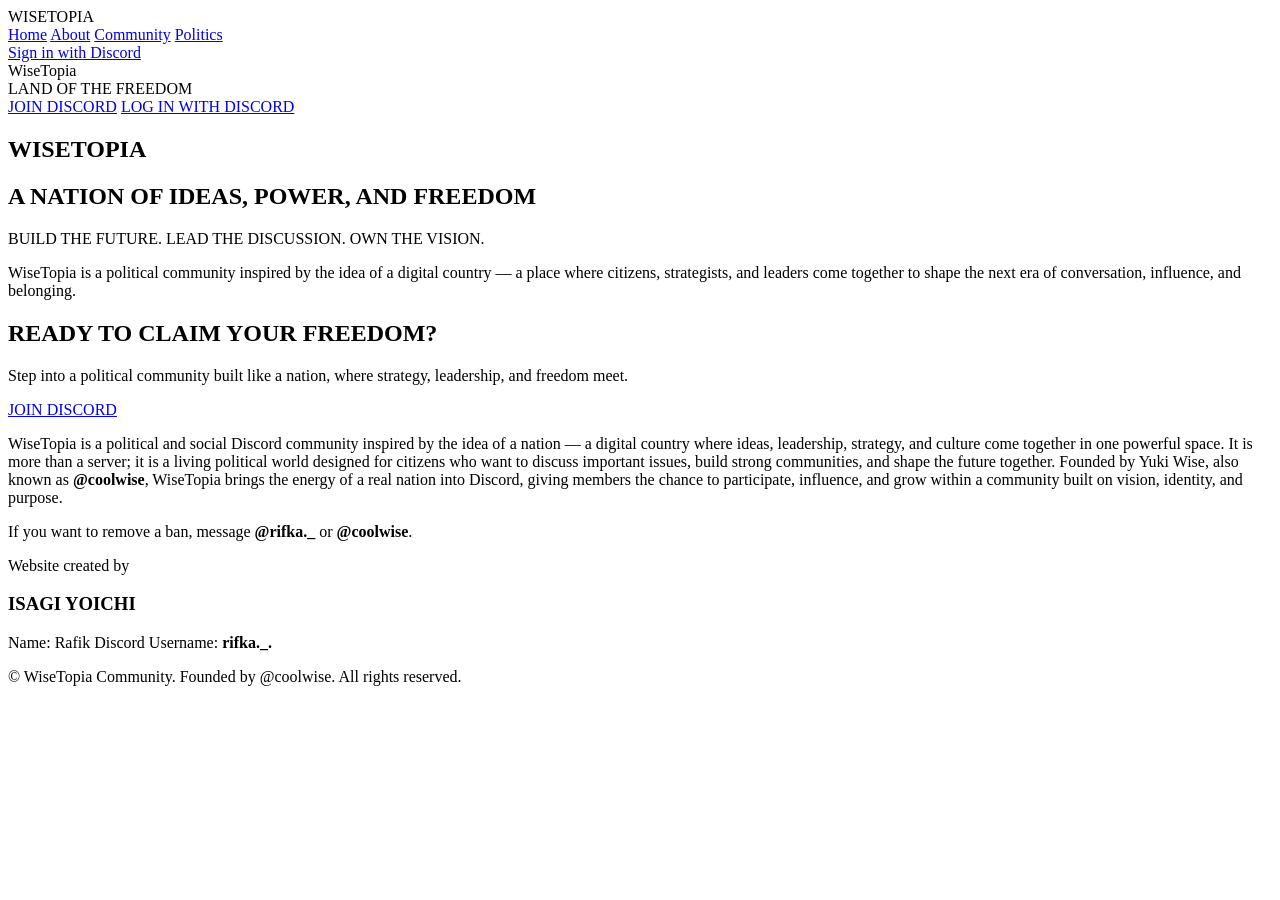
==== index.html @ bfa2b276 "Create index.html for WiseTopia website structure This HTML file sets up the structure for the WiseT" ====
<!DOCTYPE html>
<html lang="en">
<head>
    <meta charset="UTF-8" />
    <meta name="viewport" content="width=device-width, initial-scale=1.0" />
    <title>WiseTopia</title>
    <link rel="stylesheet" href="style.css" />
</head>
<body>
    <header class="navbar">
        <div class="logo"><span class="highlight">WISE</span>TOPIA</div>
        <nav>
            <a href="#">Home</a>
            <a href="#">About</a>
            <a href="#">Community</a>
            <a href="#">Politics</a>
        </nav>
        <a href="https://discord.com" target="_blank" rel="noreferrer" class="discord-login">Sign in with Discord</a>
    </header>

    <main>
        <section class="campaign-hero">
            <div class="campaign-shell">
                <div class="campaign-copy">
                    <div class="poster-wordmark">WiseTopia</div>
                    <div class="poster-subtitle">LAND OF THE FREEDOM</div>
                    <div class="poster-rule"></div>
                    <div class="hero-actions hero-actions-center">
                        <a href="https://discord.gg/DGuvMNH3d2" target="_blank" rel="noreferrer" class="btn-primary btn-large">JOIN DISCORD</a>
                        <a href="https://discord.com" target="_blank" rel="noreferrer" class="btn-secondary btn-large">LOG IN WITH DISCORD</a>
                    </div>
                </div>
            </div>
        </section>

        <section class="hero">
            <div class="section-container">
                <h1 class="welcome-title">WISE<span class="highlight">TOPIA</span></h1>
                <h2 class="sub-title">A NATION OF IDEAS, POWER, AND FREEDOM</h2>
                <p class="tagline">BUILD THE FUTURE. LEAD THE DISCUSSION. OWN THE VISION.</p>
                <p class="hero-desc">WiseTopia is a political community inspired by the idea of a digital country — a place where citizens, strategists, and leaders come together to shape the next era of conversation, influence, and belonging.</p>
            </div>
        </section>
    </main>

    <footer class="footer">
        <div class="footer-shell">
            <h2>READY TO CLAIM YOUR FREEDOM?</h2>
            <p class="footer-intro">Step into a political community built like a nation, where strategy, leadership, and freedom meet.</p>
            <a href="https://discord.gg/DGuvMNH3d2" target="_blank" rel="noreferrer" class="btn-primary btn-large">JOIN DISCORD</a>

            <div class="server-story glass-card">
                <p>
                    WiseTopia is a political and social Discord community inspired by the idea of a nation — a digital country where ideas, leadership, strategy, and culture come together in one powerful space. It is more than a server; it is a living political world designed for citizens who want to discuss important issues, build strong communities, and shape the future together. Founded by Yuki Wise, also known as <strong>@coolwise</strong>, WiseTopia brings the energy of a real nation into Discord, giving members the chance to participate, influence, and grow within a community built on vision, identity, and purpose.
                </p>
            </div>

            <div class="contact-note">
                <p>If you want to remove a ban, message <strong>@rifka._</strong> or <strong>@coolwise</strong>.</p>
            </div>

            <div class="creator-card">
                <p class="creator-label">Website created by</p>
                <h3>ISAGI YOICHI</h3>
                <div class="creator-info">
                    <span>Name: Rafik</span>
                    <span>Discord Username: <strong>rifka._.</strong></span>
                </div>
            </div>

            <p class="copyright">&copy; WiseTopia Community. Founded by @coolwise. All rights reserved.</p>
        </div>
    </footer>
</body>
</html>
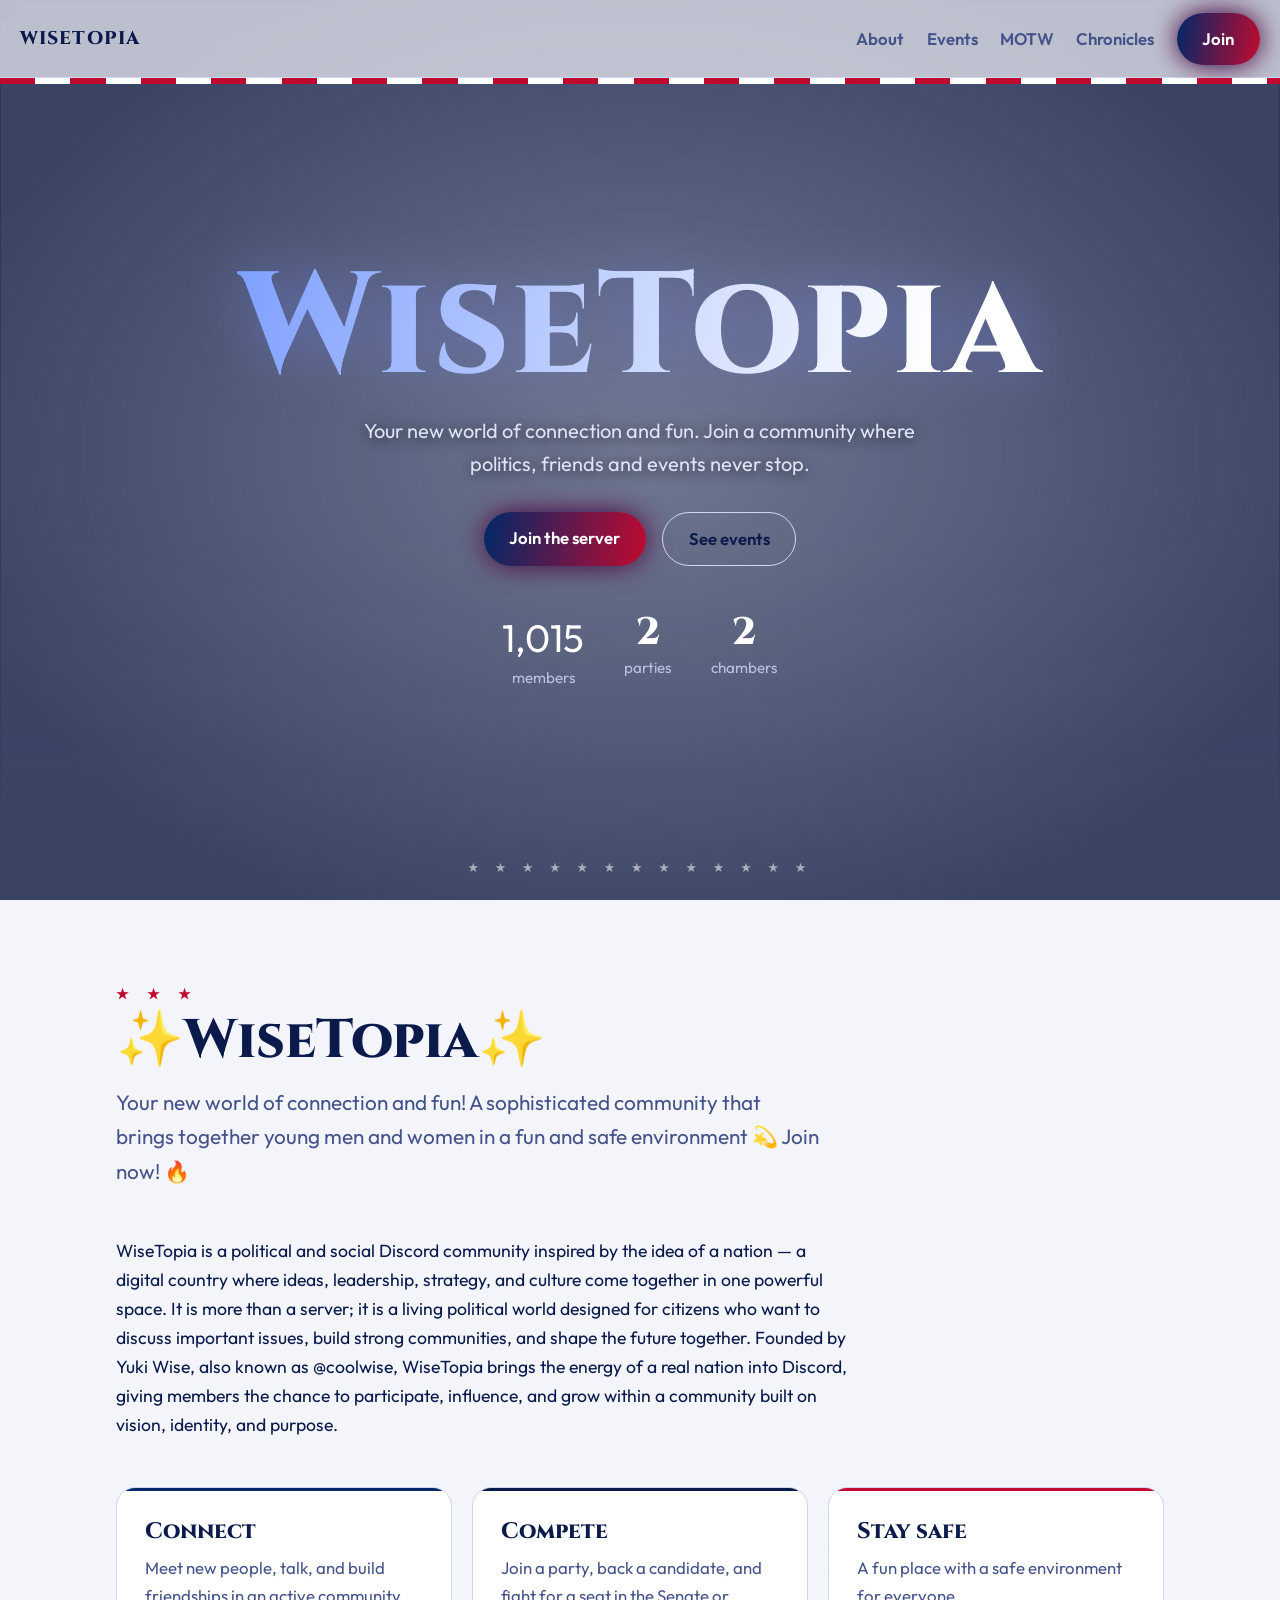
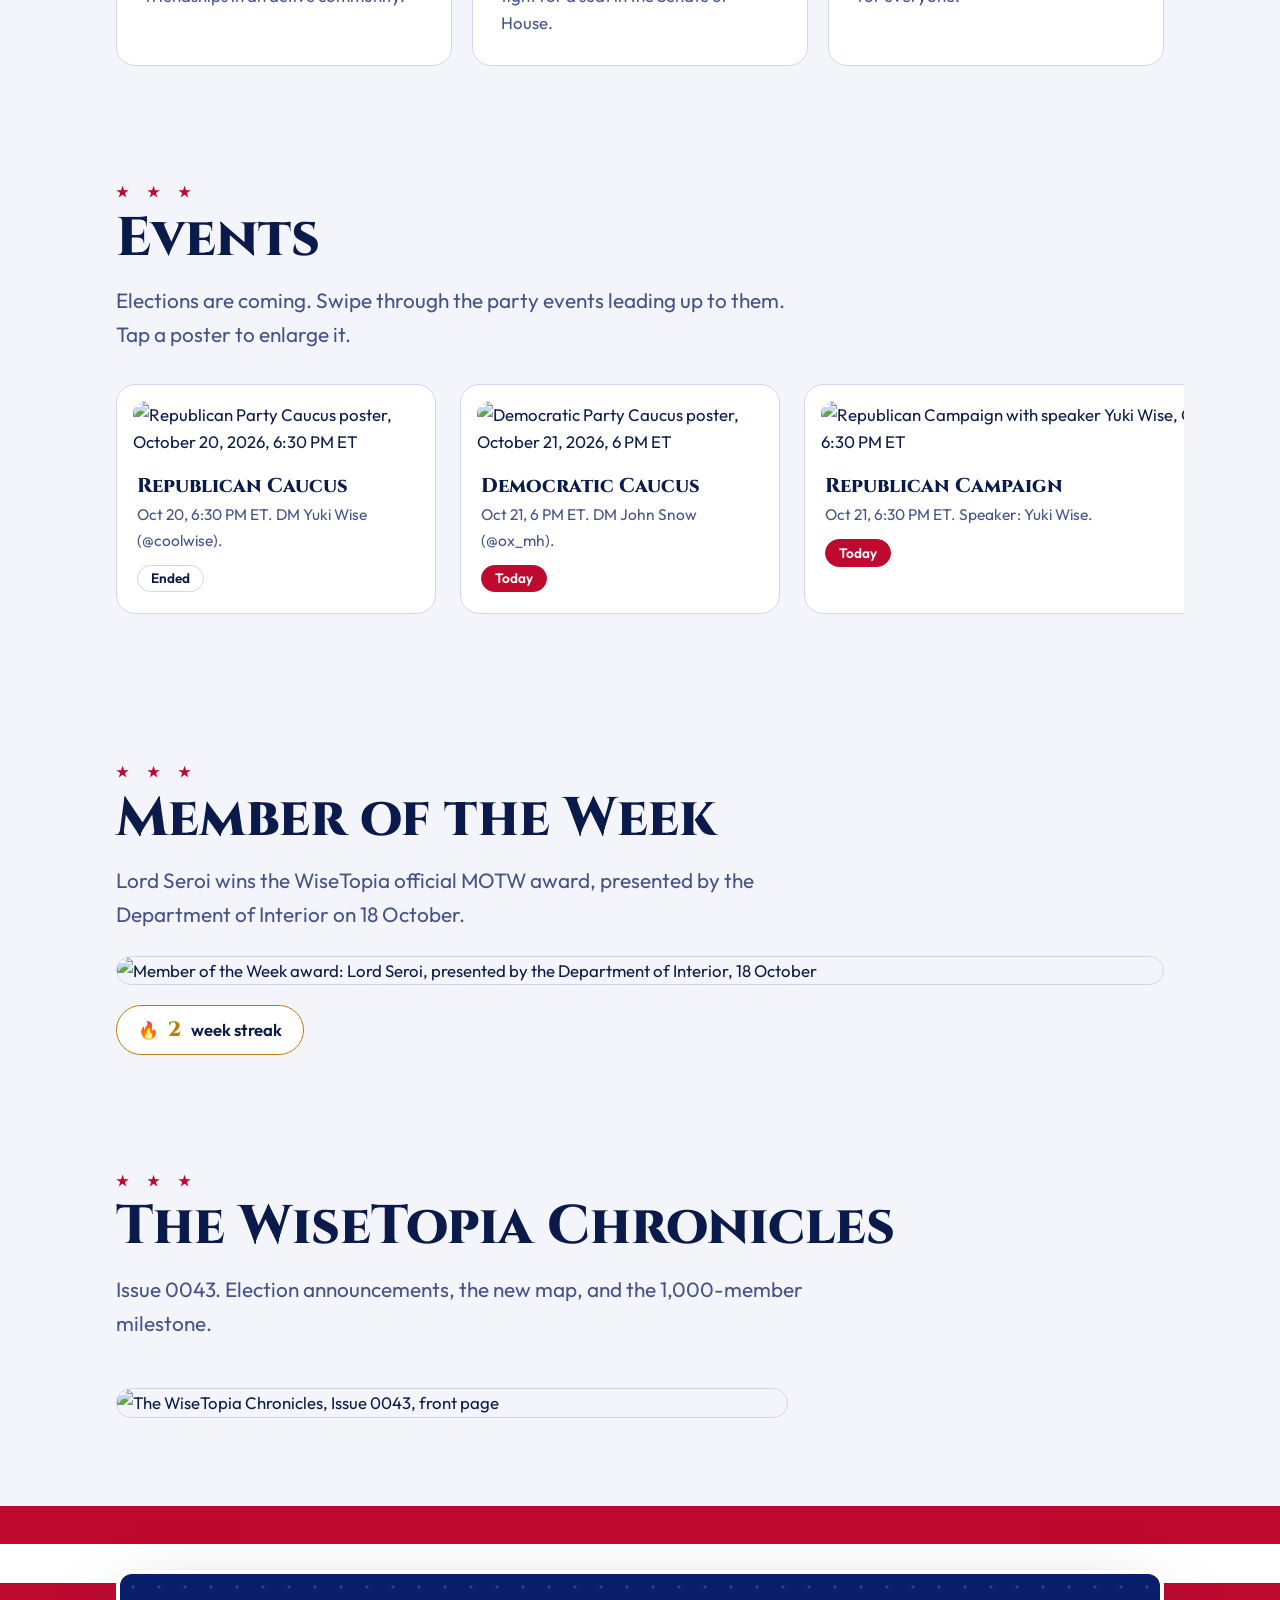
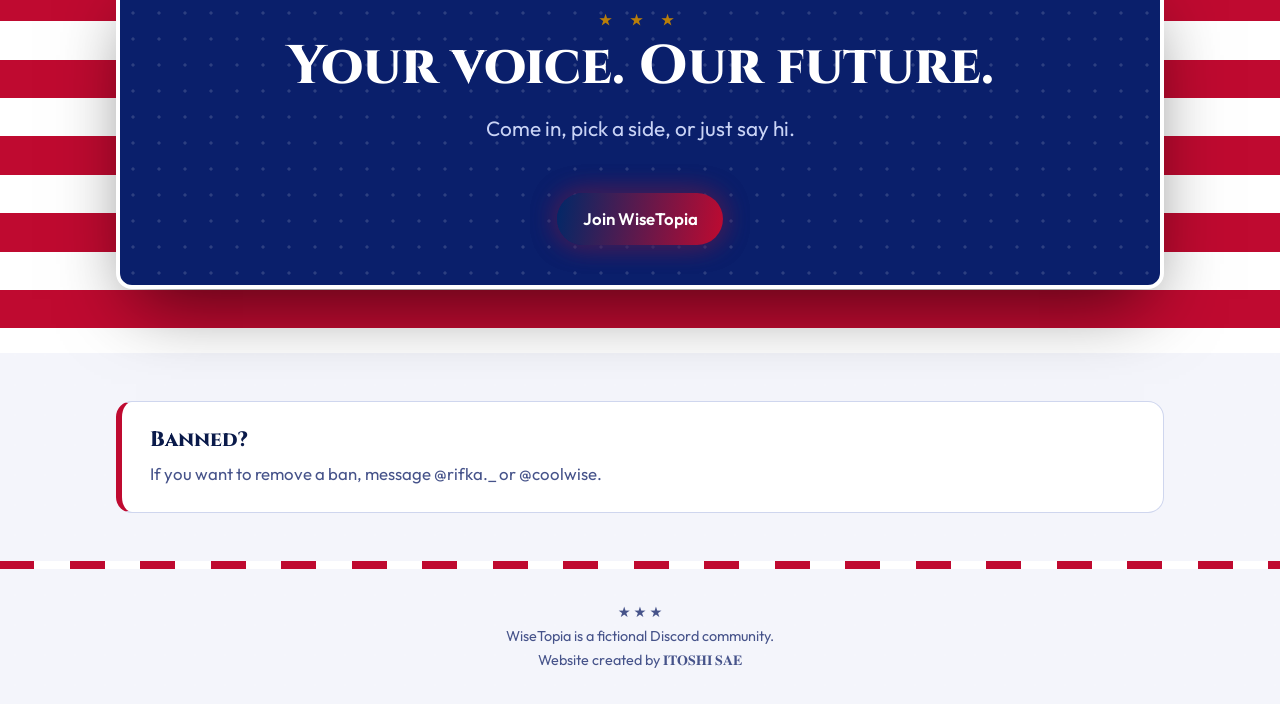
==== commit d31fedc7: "Add files via upload" ====
--- a/index.html
+++ b/index.html
@@ -1,75 +1,65 @@
 <!DOCTYPE html>
 <html lang="en">
 <head>
-    <meta charset="UTF-8" />
-    <meta name="viewport" content="width=device-width, initial-scale=1.0" />
-    <title>WiseTopia</title>
-    <link rel="stylesheet" href="style.css" />
+<meta charset="utf-8">
+<meta name="viewport" content="width=device-width, initial-scale=1, viewport-fit=cover">
+<title>WiseTopia – Your new world of connection and fun</title>
+<link rel="preconnect" href="https://fonts.googleapis.com">
+<link rel="preconnect" href="https://fonts.gstatic.com" crossorigin>
+<link href="https://fonts.googleapis.com/css2?family=Cinzel:wght@600;800&family=Outfit:wght@400;600&display=swap" rel="stylesheet">
+<link rel="stylesheet" href="style.css">
 </head>
 <body>
-    <header class="navbar">
-        <div class="logo"><span class="highlight">WISE</span>TOPIA</div>
-        <nav>
-            <a href="#">Home</a>
-            <a href="#">About</a>
-            <a href="#">Community</a>
-            <a href="#">Politics</a>
-        </nav>
-        <a href="https://discord.com" target="_blank" rel="noreferrer" class="discord-login">Sign in with Discord</a>
-    </header>
+<nav><b>WISETOPIA</b><div class="links"><a href="#about">About</a><a href="#events">Events</a><a href="#motw">MOTW</a><a href="#news">Chronicles</a><a class="btn" href="https://discord.gg/qt7n4njvAb" rel="noopener">Join</a></div></nav>
 
-    <main>
-        <section class="campaign-hero">
-            <div class="campaign-shell">
-                <div class="campaign-copy">
-                    <div class="poster-wordmark">WiseTopia</div>
-                    <div class="poster-subtitle">LAND OF THE FREEDOM</div>
-                    <div class="poster-rule"></div>
-                    <div class="hero-actions hero-actions-center">
-                        <a href="https://discord.gg/DGuvMNH3d2" target="_blank" rel="noreferrer" class="btn-primary btn-large">JOIN DISCORD</a>
-                        <a href="https://discord.com" target="_blank" rel="noreferrer" class="btn-secondary btn-large">LOG IN WITH DISCORD</a>
-                    </div>
-                </div>
-            </div>
-        </section>
+<header class="hero">
+  <img class="bg" src="images/flag.jpg" alt="">
+  <div>
+    <h1>WiseTopia</h1>
+    <p>Your new world of connection and fun. Join a community where politics, friends and events never stop.</p>
+    <div class="row"><a class="btn" href="https://discord.gg/qt7n4njvAb" rel="noopener">Join the server</a><a class="btn ghost" href="#events">See events</a></div>
+    <div class="stats"><div><span id="cnt" style="font-size:inherit;color:inherit;margin:0" data-to="1015">1,015</span><span>members</span></div><div>2<span>parties</span></div><div>2<span>chambers</span></div></div>
+  </div>
+</header>
 
-        <section class="hero">
-            <div class="section-container">
-                <h1 class="welcome-title">WISE<span class="highlight">TOPIA</span></h1>
-                <h2 class="sub-title">A NATION OF IDEAS, POWER, AND FREEDOM</h2>
-                <p class="tagline">BUILD THE FUTURE. LEAD THE DISCUSSION. OWN THE VISION.</p>
-                <p class="hero-desc">WiseTopia is a political community inspired by the idea of a digital country — a place where citizens, strategists, and leaders come together to shape the next era of conversation, influence, and belonging.</p>
-            </div>
-        </section>
-    </main>
+<section id="about"><div class="wrap">
+  <h2>✨WiseTopia✨</h2>
+  <p class="lead">Your new world of connection and fun! A sophisticated community that brings together young men and women in a fun and safe environment 💫 Join now! 🔥</p>
+  <p class="about-long">WiseTopia is a political and social Discord community inspired by the idea of a nation — a digital country where ideas, leadership, strategy, and culture come together in one powerful space. It is more than a server; it is a living political world designed for citizens who want to discuss important issues, build strong communities, and shape the future together. Founded by Yuki Wise, also known as @coolwise, WiseTopia brings the energy of a real nation into Discord, giving members the chance to participate, influence, and grow within a community built on vision, identity, and purpose.</p>
+  <div class="tiles">
+    <div class="tile"><h3>Connect</h3><p>Meet new people, talk, and build friendships in an active community.</p></div>
+    <div class="tile"><h3>Compete</h3><p>Join a party, back a candidate, and fight for a seat in the Senate or House.</p></div>
+    <div class="tile"><h3>Stay safe</h3><p>A fun place with a safe environment for everyone.</p></div>
+  </div>
+</div></section>
 
-    <footer class="footer">
-        <div class="footer-shell">
-            <h2>READY TO CLAIM YOUR FREEDOM?</h2>
-            <p class="footer-intro">Step into a political community built like a nation, where strategy, leadership, and freedom meet.</p>
-            <a href="https://discord.gg/DGuvMNH3d2" target="_blank" rel="noreferrer" class="btn-primary btn-large">JOIN DISCORD</a>
+<section id="events" style="padding-top:2rem"><div class="wrap">
+  <h2>Events</h2>
+  <p class="lead" style="margin-bottom:1rem">Elections are coming. Swipe through the party events leading up to them. Tap a poster to enlarge it.</p>
+  <div class="rail">
+    <div class="card"><img src="images/republican-caucus.jpg" alt="Republican Party Caucus poster, October 20, 2026, 6:30 PM ET"><h3>Republican Caucus</h3><p>Oct 20, 6:30 PM ET. DM Yuki Wise (@coolwise).</p><span class="tag">Ended</span></div>
+    <div class="card"><img src="images/democratic-caucus.jpg" alt="Democratic Party Caucus poster, October 21, 2026, 6 PM ET"><h3>Democratic Caucus</h3><p>Oct 21, 6 PM ET. DM John Snow (@ox_mh).</p><span class="tag live">Today</span></div>
+    <div class="card wide"><img src="images/republican-campaign.jpg" alt="Republican Campaign with speaker Yuki Wise, October 21, 2026, 6:30 PM ET"><h3>Republican Campaign</h3><p>Oct 21, 6:30 PM ET. Speaker: Yuki Wise.</p><span class="tag live">Today</span></div>
+  </div>
+</div></section>
 
-            <div class="server-story glass-card">
-                <p>
-                    WiseTopia is a political and social Discord community inspired by the idea of a nation — a digital country where ideas, leadership, strategy, and culture come together in one powerful space. It is more than a server; it is a living political world designed for citizens who want to discuss important issues, build strong communities, and shape the future together. Founded by Yuki Wise, also known as <strong>@coolwise</strong>, WiseTopia brings the energy of a real nation into Discord, giving members the chance to participate, influence, and grow within a community built on vision, identity, and purpose.
-                </p>
-            </div>
+<section id="motw" style="padding-top:2rem"><div class="wrap">
+  <h2>Member of the Week</h2>
+  <p class="lead" style="margin-bottom:1.5rem">Lord Seroi wins the WiseTopia official MOTW award, presented by the Department of Interior on 18 October.</p>
+  <img class="motw-img" src="images/member-of-the-week.jpg" alt="Member of the Week award: Lord Seroi, presented by the Department of Interior, 18 October">
+  <div class="streak">🔥 <b>2</b> week streak</div>
+</div></section>
 
-            <div class="contact-note">
-                <p>If you want to remove a ban, message <strong>@rifka._</strong> or <strong>@coolwise</strong>.</p>
-            </div>
+<section id="news" style="padding-top:2rem"><div class="wrap">
+  <h2>The WiseTopia Chronicles</h2>
+  <p class="lead">Issue 0043. Election announcements, the new map, and the 1,000-member milestone.</p>
+  <img class="paper" src="images/chronicles.jpg" alt="The WiseTopia Chronicles, Issue 0043, front page">
+</div></section>
 
-            <div class="creator-card">
-                <p class="creator-label">Website created by</p>
-                <h3>ISAGI YOICHI</h3>
-                <div class="creator-info">
-                    <span>Name: Rafik</span>
-                    <span>Discord Username: <strong>rifka._.</strong></span>
-                </div>
-            </div>
-
-            <p class="copyright">&copy; WiseTopia Community. Founded by @coolwise. All rights reserved.</p>
-        </div>
-    </footer>
+<section class="cta"><div class="wrap"><div class="box"><h2>Your voice. Our future.</h2><p class="lead" style="margin-inline:auto">Come in, pick a side, or just say hi.</p><a class="btn" href="https://discord.gg/qt7n4njvAb" rel="noopener">Join WiseTopia</a></div></div></section>
+<section style="padding:3rem 0"><div class="wrap"><div class="help"><h3>Banned?</h3><p>If you want to remove a ban, message @rifka._ or @coolwise.</p></div></div></section>
+<footer>★ ★ ★<br>WiseTopia is a fictional Discord community.<br>Website created by 𝐈𝐓𝐎𝐒𝐇𝐈 𝐒𝐀𝐄</footer>
+<div id="lb" role="dialog" aria-label="Enlarged image"><img alt=""></div>
+<script src="script.js" defer></script>
 </body>
 </html>
--- a/style.css
+++ b/style.css
@@ -0,0 +1,66 @@
+:root{--bg:#06113a;--panel:#0d1c5a;--ink:#f6f7fd;--muted:#a9b6e6;--blue:#2d55d8;--red:#e0123c;--gold:#ffc857;--line:#2a3b86;
+--display:"Cinzel",Georgia,serif;--sans:"Outfit",system-ui,sans-serif;box-sizing:border-box;padding-bottom:env(safe-area-inset-bottom,0px)}
+@media (prefers-color-scheme:light){:root:not([data-theme="dark"]){--bg:#f4f5fb;--panel:#fff;--ink:#0a1a4a;--muted:#46538a;--line:#cfd6ee;--blue:#002868;--red:#bf0a30;--gold:#b97e0a}}
+:root[data-theme="light"]{--bg:#f4f5fb;--panel:#fff;--ink:#0a1a4a;--muted:#46538a;--line:#cfd6ee;--blue:#002868;--red:#bf0a30;--gold:#b97e0a}
+*,*::before,*::after{box-sizing:inherit}
+html{scroll-behavior:smooth;scroll-padding-top:5rem}
+body{margin:0;background-color:var(--bg);background-image:radial-gradient(rgba(255,255,255,.06) 1.2px,transparent 1.5px);background-size:30px 30px;color:var(--ink);font:400 1.05rem/1.65 var(--sans);overflow-x:hidden}
+a{color:inherit}a:focus-visible,button:focus-visible{outline:3px solid var(--gold);outline-offset:3px}
+nav{position:fixed;top:0;left:0;right:0;z-index:20;display:flex;align-items:center;justify-content:space-between;gap:1rem;padding:.8rem 1.25rem;padding-top:calc(.8rem + env(safe-area-inset-top,0px));background:color-mix(in srgb,var(--bg) 70%,transparent);backdrop-filter:blur(14px);border-bottom:1px solid var(--line)}
+nav b{font:800 1.15rem var(--display);letter-spacing:.06em}
+nav .links{display:flex;gap:1.4rem;align-items:center}
+nav .links a{text-decoration:none;color:var(--muted);font-weight:600}
+nav .links a:hover{color:var(--ink)}
+@media(max-width:560px){nav .links a:not(.btn){display:none}}
+.btn{display:inline-block;padding:.75rem 1.6rem;border-radius:99px;font-weight:600;text-decoration:none;color:#fff!important;background:linear-gradient(100deg,var(--blue),var(--red));box-shadow:0 0 28px -4px var(--blue),0 0 28px -4px var(--red);transition:transform .2s}
+.btn:hover{transform:translateY(-2px) scale(1.04)}
+.btn.ghost{background:none;box-shadow:none;border:1px solid var(--line);color:var(--ink)!important}
+.hero{position:relative;min-height:100svh;display:grid;place-items:center;text-align:center;padding:7rem 1.25rem 4rem;isolation:isolate;overflow:hidden}
+.hero img.bg{position:absolute;inset:0;width:100%;height:100%;object-fit:cover;z-index:-2;transform:scale(1.08);animation:push 18s ease-out forwards}
+@keyframes push{to{transform:scale(1)}}
+.hero::before{content:"";position:absolute;inset:0;z-index:-1;background:radial-gradient(ellipse at center,rgba(6,17,58,.55),rgba(6,17,58,.78) 80%),linear-gradient(to bottom,transparent 60%,var(--bg))}
+h1{font:800 clamp(3rem,13vw,9rem)/.95 var(--display);letter-spacing:.02em;margin:0 0 1rem;color:#fff;background:linear-gradient(100deg,#7fa0ff 0%,#fff 35%,#fff 65%,#ff7b92 100%);background-size:250% 100%;-webkit-background-clip:text;background-clip:text;-webkit-text-fill-color:transparent;filter:drop-shadow(0 0 30px rgba(120,140,255,.45));animation:sweep 3.2s ease-out .3s both}
+@keyframes sweep{from{background-position:100% 0}to{background-position:0 0}}
+.hero p{text-shadow:0 2px 14px rgba(0,0,0,.7);max-width:36rem;margin:0 auto 2rem;font-size:1.25rem;color:#dfe4f7}
+.row{display:flex;flex-wrap:wrap;gap:1rem;justify-content:center}
+.stats{display:flex;flex-wrap:wrap;gap:2.5rem;justify-content:center;margin-top:3rem}
+.stats div{font:800 2.4rem/1 var(--display);color:#fff}
+.stats span{display:block;font:400 .95rem var(--sans);color:#b9c2e2;margin-top:.4rem}
+section{padding:5.5rem 0}
+.wrap{max-width:68rem;margin:0 auto;padding:0 1.25rem}
+h2{font:800 clamp(2rem,6vw,3.4rem)/1.05 var(--display);margin:0 0 1rem}
+.lead{font-size:1.3rem;max-width:44rem;color:var(--muted);margin:0 0 3rem}
+.tiles{display:grid;gap:1.25rem;grid-template-columns:repeat(auto-fit,minmax(15rem,1fr))}
+.tile{background:var(--panel);border:1px solid var(--line);border-radius:1.2rem;padding:1.75rem;position:relative;overflow:hidden}
+.tile::before{content:"";position:absolute;inset:0 0 auto 0;height:3px}
+.tile:nth-child(1)::before{background:var(--blue)}.tile:nth-child(2)::before{background:var(--gold)}.tile:nth-child(3)::before{background:var(--red)}
+.tile h3{font:800 1.4rem var(--display);margin:0 0 .5rem}.tile p{margin:0;color:var(--muted)}
+.rail{display:flex;gap:1.5rem;overflow-x:auto;scroll-snap-type:x mandatory;padding:1rem 1.25rem 2rem;margin:0 -1.25rem}
+.card{flex:0 0 min(78vw,20rem);scroll-snap-align:center;background:var(--panel);border:1px solid var(--line);border-radius:1.2rem;padding:1rem;transition:transform .15s,box-shadow .3s}
+.card.wide{flex-basis:min(88vw,34rem)}
+.card:hover{box-shadow:0 20px 60px -20px var(--blue)}
+.card img{width:100%;height:auto;display:block;border-radius:.8rem;cursor:zoom-in}
+.card h3{font:800 1.25rem var(--display);margin:1rem .25rem .2rem}
+.card p{margin:0 .25rem .4rem;color:var(--muted);font-size:.97rem}
+.tag{display:inline-block;margin:.3rem .25rem;padding:.1rem .8rem;border-radius:99px;font-size:.85rem;font-weight:600;border:1px solid var(--line)}
+.tag.live{background:var(--red);border-color:var(--red);color:#fff}
+.paper{display:block;width:100%;max-width:42rem;height:auto;border-radius:1rem;border:1px solid var(--line);cursor:zoom-in}
+.cta{text-align:center;background:linear-gradient(100deg,color-mix(in srgb,var(--blue) 25%,var(--bg)),color-mix(in srgb,var(--red) 25%,var(--bg)));border-block:1px solid var(--line)}
+footer{padding:2rem 1.25rem;text-align:center;color:var(--muted);font-size:.9rem}
+#lb{position:fixed;inset:0;z-index:50;display:none;place-items:center;background:rgba(3,5,12,.92);padding:1rem;cursor:zoom-out}
+#lb.on{display:grid}#lb img{max-width:100%;max-height:100%;border-radius:.6rem}
+@media(prefers-reduced-motion:reduce){*{animation:none!important;scroll-behavior:auto!important}}
+.motw-img{display:block;width:100%;height:auto;border-radius:1.2rem;border:1px solid var(--line);cursor:zoom-in;box-shadow:0 30px 80px -30px #1fd1c4}
+.streak{display:inline-flex;align-items:center;gap:.6rem;margin-top:1.25rem;padding:.6rem 1.3rem;border-radius:99px;background:var(--panel);border:1px solid var(--gold);font-weight:600}
+.streak b{font:800 1.3rem var(--display);color:var(--gold)}
+.about-long{font-size:1.1rem;max-width:46rem;margin:0 0 3rem}
+.help{background:var(--panel);border:1px solid var(--line);border-left:6px solid var(--red);border-radius:1rem;padding:1.5rem 1.75rem}
+.help h3{font:800 1.3rem var(--display);margin:0 0 .4rem}.help p{margin:0;color:var(--muted)}
+nav::after{content:"";position:absolute;left:0;right:0;bottom:-7px;height:6px;background:repeating-linear-gradient(90deg,#bf0a30 0 2.2rem,#fff 2.2rem 4.4rem)}
+.hero::after{content:"★ ★ ★ ★ ★ ★ ★ ★ ★ ★ ★ ★ ★";position:absolute;left:0;right:0;bottom:1.4rem;text-align:center;color:#fff;opacity:.55;letter-spacing:.5em;font-size:.8rem;white-space:nowrap;overflow:hidden}
+h2::before{content:"★ ★ ★";display:block;font-size:.85rem;letter-spacing:.55em;color:var(--red);margin-bottom:.6rem}
+.tile:nth-child(2)::before{background:var(--ink)}
+.cta{background:repeating-linear-gradient(180deg,#bf0a30 0 2.4rem,#fff 2.4rem 4.8rem);border-block:0;padding:4rem 0}
+.cta .box{background:#0a1f6b;color:#fff;border:4px solid #fff;border-radius:1rem;padding:2.5rem 1.5rem;box-shadow:0 30px 70px -20px rgba(0,0,0,.6);background-image:radial-gradient(rgba(255,255,255,.14) 1.4px,transparent 1.8px);background-size:26px 26px}
+.cta h2::before{color:var(--gold)}.cta .lead{color:#c9d3f5}
+footer{border-top:8px solid;border-image:repeating-linear-gradient(90deg,#bf0a30 0 2.2rem,#fff 2.2rem 4.4rem) 1}
